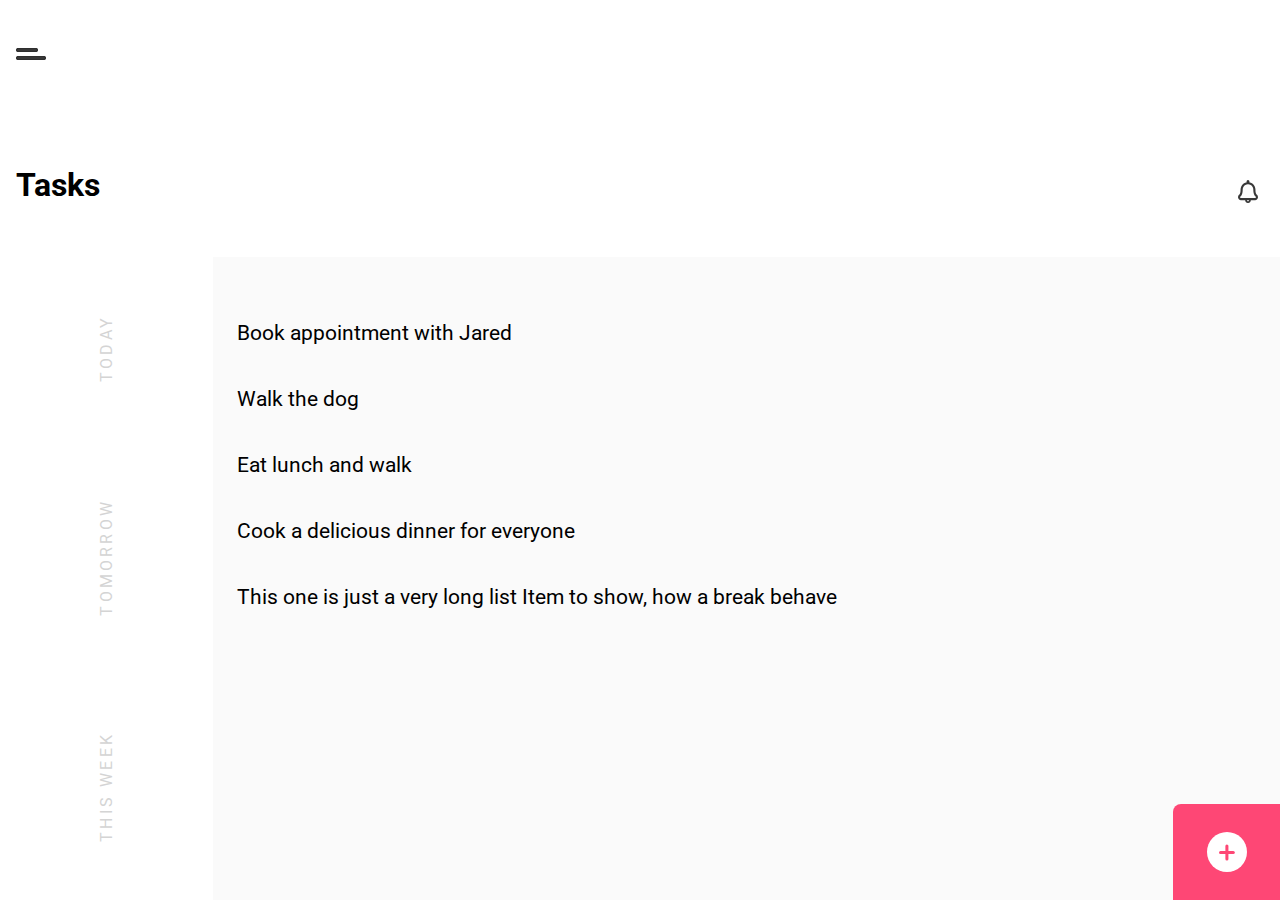
==== index.html @ 093feb7c "Add example page as a backup" ====
<!DOCTYPE html>
<html lang="en">
  <head>
    <meta charset="UTF-8" />
    <meta http-equiv="X-UA-Compatible" content="IE=edge" />
    <meta name="viewport" content="width=device-width, initial-scale=1.0" />
    <link rel="stylesheet" href="styles.css" />
    <title>Dashboard</title>
  </head>
  <body>
    <div class="container">
      <button aria-label="open menu" class="iconButton menuButton">
        <img src="./assets/menu.svg" alt="Menu Icon" />
      </button>

      <div class="header">
        <h1>Tasks</h1>
        <button aria-label="show notifications" class="iconButton">
          <img src="./assets/bell.svg" alt="Menu Icon" />
        </button>
      </div>

      <div class="dateSelector">
        <a href="#" class="taskNav__link">Today</a>
        <a href="#" class="taskNav__link">Tomorrow</a>
        <a href="#" class="taskNav__link">This Week</a>
      </div>
      <section class="taskList">
        <label class="taskItem">
          <input class="taskItem__checkbox" type="checkbox" name="tasks" /><span
            class="taskItem__labelText"
            >Book appointment with Jared</span
          >
        </label>
        <label class="taskItem">
          <input class="taskItem__checkbox" type="checkbox" name="tasks" /><span
            class="taskItem__labelText"
            >Walk the dog</span
          >
        </label>
        <label class="taskItem">
          <input class="taskItem__checkbox" type="checkbox" name="tasks" /><span
            class="taskItem__labelText"
            >Eat lunch and walk</span
          >
        </label>
        <label class="taskItem">
          <input class="taskItem__checkbox" type="checkbox" name="tasks" /><span
            class="taskItem__labelText"
            >Cook a delicious dinner for everyone</span
          >
        </label>
        <label class="taskItem">
          <input class="taskItem__checkbox" type="checkbox" name="tasks" /><span
            class="taskItem__labelText"
            >This one is just a very long list Item to show, how a break
            behave</span
          >
        </label>
      </section>
      <button class="btn-action">
        <svg
          xmlns="http://www.w3.org/2000/svg"
          width="40"
          height="40"
          viewBox="0 0 40 40"
        >
          <defs>
            <style>
              .a {
                fill: #fff;
              }
              .b {
                fill: #fe4775;
              }
            </style>
          </defs>
          <g transform="translate(-168 -762)">
            <circle
              class="a"
              cx="20"
              cy="20"
              r="20"
              transform="translate(168 762)"
            />
            <g transform="translate(-12.273 1)">
              <rect
                class="b"
                width="3.042"
                height="15.805"
                rx="1.521"
                transform="translate(198.655 773.597)"
              />
              <rect
                class="b"
                width="3.042"
                height="15.805"
                rx="1.521"
                transform="translate(192.273 783.021) rotate(-90)"
              />
            </g>
          </g>
        </svg>
      </button>
    </div>
  </body>
</html>
---- styles.css ----
@import url("https://fonts.googleapis.com/css2?family=Montserrat:wght@400&family=Roboto:wght@200;300&display=swap");
*,
*::after,
*::before {
  box-sizing: border-box;
}
:root {
  --ff-primary: "Roboto", sans-serif;
  --ff-secondary: "Montserrat", sans serif;
  --clr-primary: #fe4775;
  --clr-secondary: #161060;
  --clr-text-primary: #393939;
  --clr-text-secondary: #111;
  --clr-content-passive: #d4d4d4;
  --clr-content-passive-2: #fafafa;
  --fw-primary: 200;
  --fw-primary-bold: 300;
  --fw-primary-regular: 400;
  --fw-secondary: 500;
}

html {
  font-size: 1rem;
}

body {
  font-family: var(--ff-primary);
  margin: 0;
  height: 100vh;
}

input,
button,
select,
optgroup,
textarea {
  margin: 0;
  font-family: var(--ff-primary);
}

.container {
  display: grid;
  height: 100%;
  grid-template-columns: 1fr 5fr;
  grid-template-rows: 1fr 1fr 4fr 1fr;
}
.menuButton {
  grid-column: 1/3;
  place-self: start;
  padding-left: 1rem;
  padding-top: 3rem;
}

.header {
  display: grid;
  padding: 1em;
  grid-area: 2/1/3/3;
  grid-auto-flow: column;
  justify-content: space-between;
}

.dateSelector {
  display: grid;
  grid-area: 3/1/5/2;
  place-items: center;
}

.iconButton {
  border: none;
  background-color: transparent;
  cursor: pointer;
}
.taskNav__link {
  writing-mode: vertical-lr;
  transform: rotate(180deg);
  color: var(--clr-content-passive);
  text-decoration: none;
  text-transform: uppercase;
  letter-spacing: 0.2em;
}
.taskNav__link--active {
  writing-mode: vertical-lr;
  transform: rotate(180deg);
  color: var(--clr-primary);
  text-decoration: none;
  text-transform: uppercase;
  letter-spacing: 0.2em;
}

.taskItem {
  display: block;
  margin-bottom: 2em;
  font-size: 1.313rem;
}

.taskItem__checkbox {
  opacity: 0;
  width: 0;
  height: 0;
}

.taskItem__checkbox:checked + .taskItem__labelText {
  text-decoration: line-through 0.15rem var(--clr-primary);
}

.taskList {
  grid-area: 3/2/5/3;
  overflow: auto;
  padding-left: 1.5em;
  padding-top: 4em;
  background-color: var(--clr-content-passive-2);
}

.btn-action {
  border: none;
  position: absolute;
  bottom: 0;
  right: 0;
  display: flex;
  justify-content: center;
  align-items: center;
  background-color: var(--clr-primary);
  border-radius: 0.5rem 0 0 0;
  width: 6.688rem;
  height: 6rem;
}
.btn-action svg {
  height: 2.5rem;
  width: 2.5rem;
}
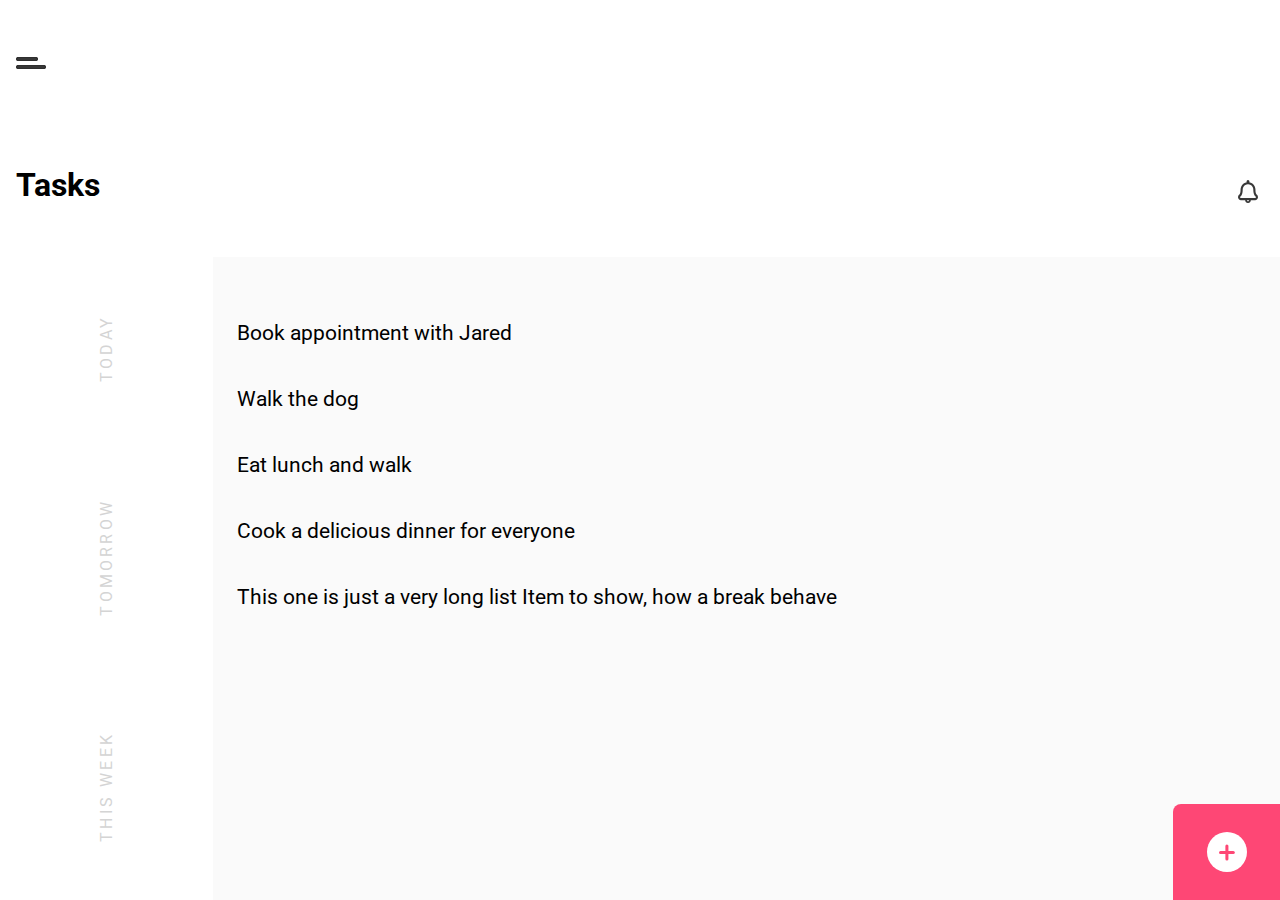
==== commit 7775b1f7: "Complete page" ====
--- a/index.html
+++ b/index.html
@@ -8,7 +8,7 @@
     <title>Dashboard</title>
   </head>
   <body>
-    <div class="container">
+    <main class="container">
       <button aria-label="open menu" class="iconButton menuButton">
         <img src="./assets/menu.svg" alt="Menu Icon" />
       </button>
@@ -20,11 +20,11 @@
         </button>
       </div>
 
-      <div class="dateSelector">
+      <section class="dateSelector">
         <a href="#" class="taskNav__link">Today</a>
         <a href="#" class="taskNav__link">Tomorrow</a>
         <a href="#" class="taskNav__link">This Week</a>
-      </div>
+      </section>
       <section class="taskList">
         <label class="taskItem">
           <input class="taskItem__checkbox" type="checkbox" name="tasks" /><span
@@ -102,6 +102,6 @@
           </g>
         </svg>
       </button>
-    </div>
+    </main>
   </body>
 </html>
--- a/styles.css
+++ b/styles.css
@@ -46,22 +46,22 @@
 }
 .menuButton {
   grid-column: 1/3;
-  place-self: start;
+  justify-self: start;
   padding-left: 1rem;
-  padding-top: 3rem;
 }
 
 .header {
   display: grid;
   padding: 1em;
-  grid-area: 2/1/3/3;
+  grid-column: 1/3;
   grid-auto-flow: column;
   justify-content: space-between;
 }
 
 .dateSelector {
   display: grid;
-  grid-area: 3/1/5/2;
+  grid-column: 1/2;
+  grid-row: span 2;
   place-items: center;
 }
 
@@ -104,7 +104,8 @@
 }
 
 .taskList {
-  grid-area: 3/2/5/3;
+  grid-column: 2/3;
+  grid-row: span 2;
   overflow: auto;
   padding-left: 1.5em;
   padding-top: 4em;
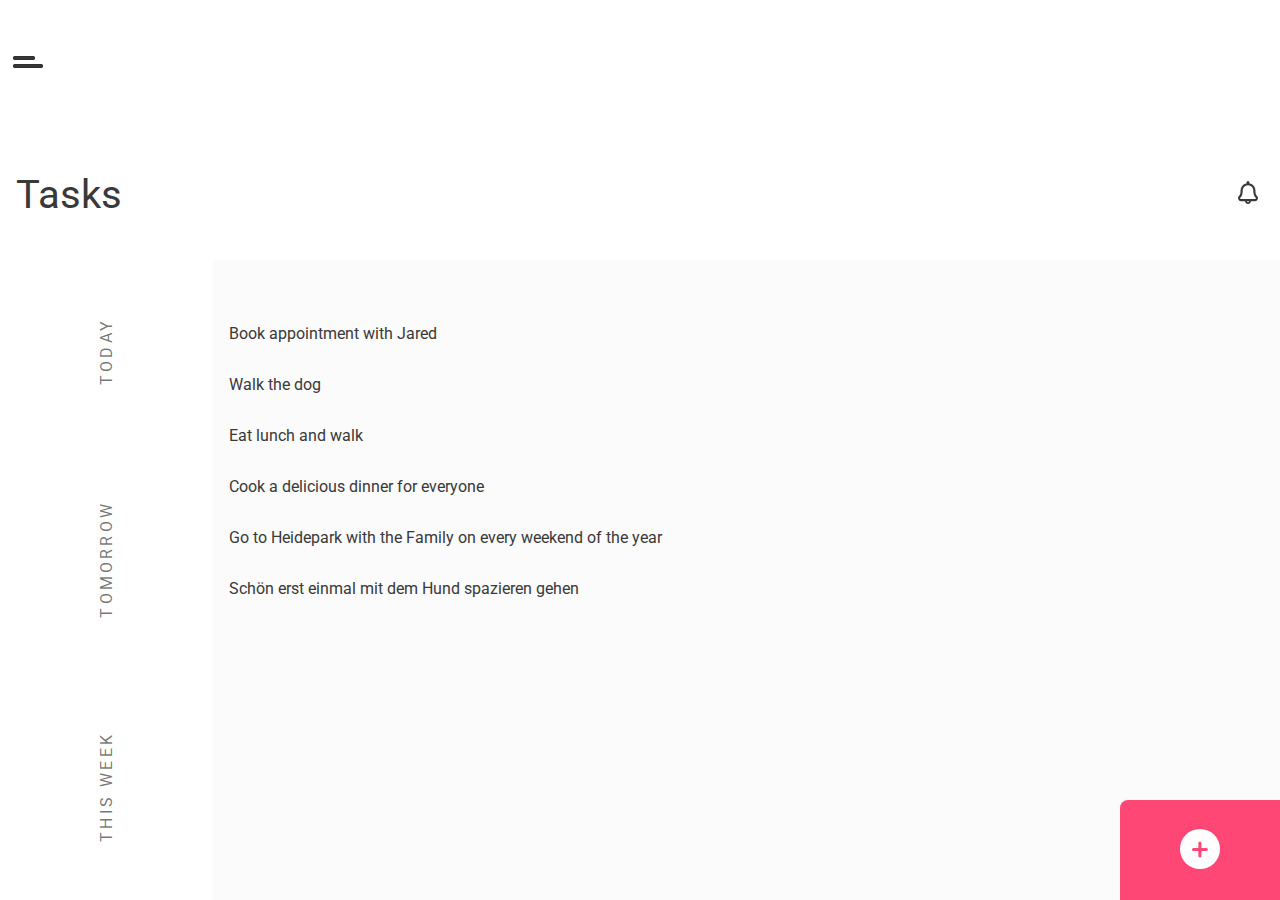
==== commit d9075be0: "Add Javascript File" ====
--- a/index.html
+++ b/index.html
@@ -12,18 +12,17 @@
       <button aria-label="open menu" class="iconButton menuButton">
         <img src="./assets/menu.svg" alt="Menu Icon" />
       </button>
-
-      <div class="header">
+      <div class="headerMenu">
         <h1>Tasks</h1>
         <button aria-label="show notifications" class="iconButton">
-          <img src="./assets/bell.svg" alt="Menu Icon" />
+          <img src="./assets/bell.svg" alt="Notification Bell" />
         </button>
       </div>
 
       <section class="dateSelector">
-        <a href="#" class="taskNav__link">Today</a>
-        <a href="#" class="taskNav__link">Tomorrow</a>
-        <a href="#" class="taskNav__link">This Week</a>
+        <a href="#" class="taskNavLink">Today</a>
+        <a href="#" class="taskNavLink">Tomorrow</a>
+        <a href="#" class="taskNavLink">This Week</a>
       </section>
       <section class="taskList">
         <label class="taskItem">
@@ -53,55 +52,14 @@
         <label class="taskItem">
           <input class="taskItem__checkbox" type="checkbox" name="tasks" /><span
             class="taskItem__labelText"
-            >This one is just a very long list Item to show, how a break
-            behave</span
+            >Go to Heidepark with the Family on every weekend of the year</span
           >
         </label>
       </section>
-      <button class="btn-action">
-        <svg
-          xmlns="http://www.w3.org/2000/svg"
-          width="40"
-          height="40"
-          viewBox="0 0 40 40"
-        >
-          <defs>
-            <style>
-              .a {
-                fill: #fff;
-              }
-              .b {
-                fill: #fe4775;
-              }
-            </style>
-          </defs>
-          <g transform="translate(-168 -762)">
-            <circle
-              class="a"
-              cx="20"
-              cy="20"
-              r="20"
-              transform="translate(168 762)"
-            />
-            <g transform="translate(-12.273 1)">
-              <rect
-                class="b"
-                width="3.042"
-                height="15.805"
-                rx="1.521"
-                transform="translate(198.655 773.597)"
-              />
-              <rect
-                class="b"
-                width="3.042"
-                height="15.805"
-                rx="1.521"
-                transform="translate(192.273 783.021) rotate(-90)"
-              />
-            </g>
-          </g>
-        </svg>
+      <button aria-label="Add new task" class="actionButton">
+        <img src="src/assets/plus.svg" alt="Plus Symbol" />
       </button>
     </main>
+    <script src="index.js" defer="true"></script>
   </body>
 </html>
--- a/styles.css
+++ b/styles.css
@@ -1,29 +1,26 @@
-@import url("https://fonts.googleapis.com/css2?family=Montserrat:wght@400&family=Roboto:wght@200;300&display=swap");
+@import url("https://fonts.googleapis.com/css2?family=Montserrat:wght@600&family=Roboto:wght@400&display=swap");
+
 *,
 *::after,
 *::before {
   box-sizing: border-box;
 }
+
 :root {
   --ff-primary: "Roboto", sans-serif;
-  --ff-secondary: "Montserrat", sans serif;
+  --ff-secondary: "Montserrat", sans-serif;
   --clr-primary: #fe4775;
   --clr-secondary: #161060;
   --clr-text-primary: #393939;
   --clr-text-secondary: #111;
-  --clr-content-passive: #d4d4d4;
-  --clr-content-passive-2: #fafafa;
-  --fw-primary: 200;
-  --fw-primary-bold: 300;
-  --fw-primary-regular: 400;
-  --fw-secondary: 500;
-}
-
-html {
-  font-size: 1rem;
+  --clr-text-passive: hsla(0, 0%, 0%, 0.55);
+  --clr-content-passive: #fbfbfb;
+  --fw-primary: 400;
+  --fw-secondary: 600;
 }
 
 body {
+  color: var(--clr-text-primary);
   font-family: var(--ff-primary);
   margin: 0;
   height: 100vh;
@@ -38,19 +35,33 @@
   font-family: var(--ff-primary);
 }
 
+h1,
+h2,
+h3,
+h5,
+h6 {
+  font-weight: var(--fw-primary);
+}
+
+h1 {
+  font-size: 2.5rem;
+}
+
 .container {
   display: grid;
   height: 100%;
   grid-template-columns: 1fr 5fr;
   grid-template-rows: 1fr 1fr 4fr 1fr;
 }
+
 .menuButton {
+  padding: 1em;
   grid-column: 1/3;
   justify-self: start;
-  padding-left: 1rem;
-}
-
-.header {
+  align-self: center;
+}
+
+.headerMenu {
   display: grid;
   padding: 1em;
   grid-column: 1/3;
@@ -70,27 +81,32 @@
   background-color: transparent;
   cursor: pointer;
 }
-.taskNav__link {
+
+.taskNavLink {
+  color: var(--clr-text-passive);
   writing-mode: vertical-lr;
   transform: rotate(180deg);
-  color: var(--clr-content-passive);
   text-decoration: none;
   text-transform: uppercase;
   letter-spacing: 0.2em;
 }
-.taskNav__link--active {
-  writing-mode: vertical-lr;
-  transform: rotate(180deg);
+
+.taskNavLink--active {
   color: var(--clr-primary);
-  text-decoration: none;
-  text-transform: uppercase;
-  letter-spacing: 0.2em;
+}
+
+.taskList {
+  grid-column: 2/3;
+  grid-row: span 2;
+  overflow: auto;
+  padding-left: 1em;
+  padding-top: 4em;
+  background-color: var(--clr-content-passive);
 }
 
 .taskItem {
   display: block;
   margin-bottom: 2em;
-  font-size: 1.313rem;
 }
 
 .taskItem__checkbox {
@@ -100,32 +116,91 @@
 }
 
 .taskItem__checkbox:checked + .taskItem__labelText {
-  text-decoration: line-through 0.15rem var(--clr-primary);
-}
-
-.taskList {
-  grid-column: 2/3;
-  grid-row: span 2;
-  overflow: auto;
-  padding-left: 1.5em;
-  padding-top: 4em;
-  background-color: var(--clr-content-passive-2);
-}
-
-.btn-action {
-  border: none;
+  text-decoration: line-through 0.14em var(--clr-primary);
+}
+
+.actionButton {
+  width: 10rem;
+  height: 100px;
+  background-color: var(--clr-primary);
+  border: none;
+  border-top-left-radius: 8px;
   position: absolute;
   bottom: 0;
   right: 0;
+}
+
+.addTask__container {
+  height: 100vh;
+  display: grid;
+  grid-template-rows: 1fr 2.3fr;
+}
+
+.addTask__headline {
+  align-self: center;
+  padding-left: 1.5rem;
+}
+
+.addTaskForm {
   display: flex;
-  justify-content: center;
-  align-items: center;
+  flex-direction: column;
+  justify-content: space-between;
+}
+
+.addTaskForm__userInput {
+  margin-left: 1.5em;
+}
+
+.addTaskForm__description {
+  display: block;
+  text-transform: uppercase;
+  letter-spacing: 0.2em;
+  padding: 0;
+}
+
+.addTaskForm__textInput {
+  font-size: 2.5rem;
+  padding: 0.5em 0.3em 0.5em 0.1em;
+  width: 100%;
+  border: none;
+  border-bottom: 0.1em solid var(--clr-text-passive);
+}
+
+.addTaskForm__textInput::placeholder {
+  color: var(--clr-text-passive);
+}
+
+.addTaskForm__fieldset {
+  border: none;
+  padding: 0;
+  margin: 3em 0 0 0;
+}
+
+.addTaskForm__radioGroup {
+  border: none;
+  background-color: var(--clr-content-passive);
+  margin-top: 1em;
+  padding: 2em 1em;
+  display: flex;
+  flex-direction: row;
+  justify-content: space-around;
+}
+
+.addTaskForm__radio {
+  width: 0;
+  height: 0;
+  opacity: 0;
+}
+
+.addTaskForm__radio:checked + .addTaskForm__radioLabel {
+  color: var(--clr-primary);
+}
+
+.addTaskForm__submit {
+  font-size: 1.2rem;
+  border: none;
+  width: 100%;
+  padding: 2rem;
   background-color: var(--clr-primary);
-  border-radius: 0.5rem 0 0 0;
-  width: 6.688rem;
-  height: 6rem;
-}
-.btn-action svg {
-  height: 2.5rem;
-  width: 2.5rem;
-}
+  color: #fff;
+}
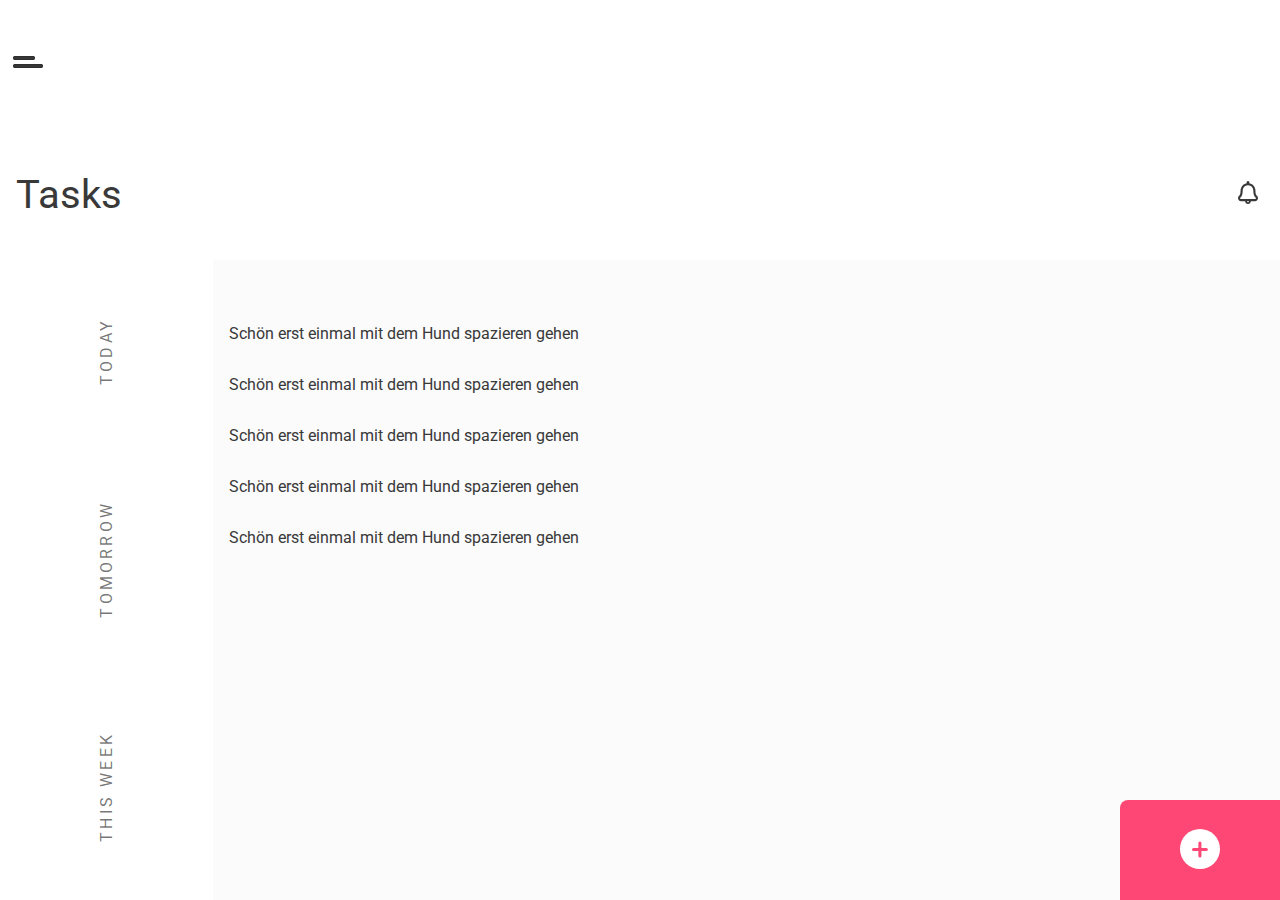
==== commit 8d296122: "Add TypeModule to index and new html" ====
--- a/index.html
+++ b/index.html
@@ -24,42 +24,11 @@
         <a href="#" class="taskNavLink">Tomorrow</a>
         <a href="#" class="taskNavLink">This Week</a>
       </section>
-      <section class="taskList">
-        <label class="taskItem">
-          <input class="taskItem__checkbox" type="checkbox" name="tasks" /><span
-            class="taskItem__labelText"
-            >Book appointment with Jared</span
-          >
-        </label>
-        <label class="taskItem">
-          <input class="taskItem__checkbox" type="checkbox" name="tasks" /><span
-            class="taskItem__labelText"
-            >Walk the dog</span
-          >
-        </label>
-        <label class="taskItem">
-          <input class="taskItem__checkbox" type="checkbox" name="tasks" /><span
-            class="taskItem__labelText"
-            >Eat lunch and walk</span
-          >
-        </label>
-        <label class="taskItem">
-          <input class="taskItem__checkbox" type="checkbox" name="tasks" /><span
-            class="taskItem__labelText"
-            >Cook a delicious dinner for everyone</span
-          >
-        </label>
-        <label class="taskItem">
-          <input class="taskItem__checkbox" type="checkbox" name="tasks" /><span
-            class="taskItem__labelText"
-            >Go to Heidepark with the Family on every weekend of the year</span
-          >
-        </label>
-      </section>
+      <section class="taskList"></section>
       <button aria-label="Add new task" class="actionButton">
         <img src="src/assets/plus.svg" alt="Plus Symbol" />
       </button>
     </main>
-    <script src="index.js" defer="true"></script>
+    <script type="module" src="index.js" defer="true"></script>
   </body>
 </html>
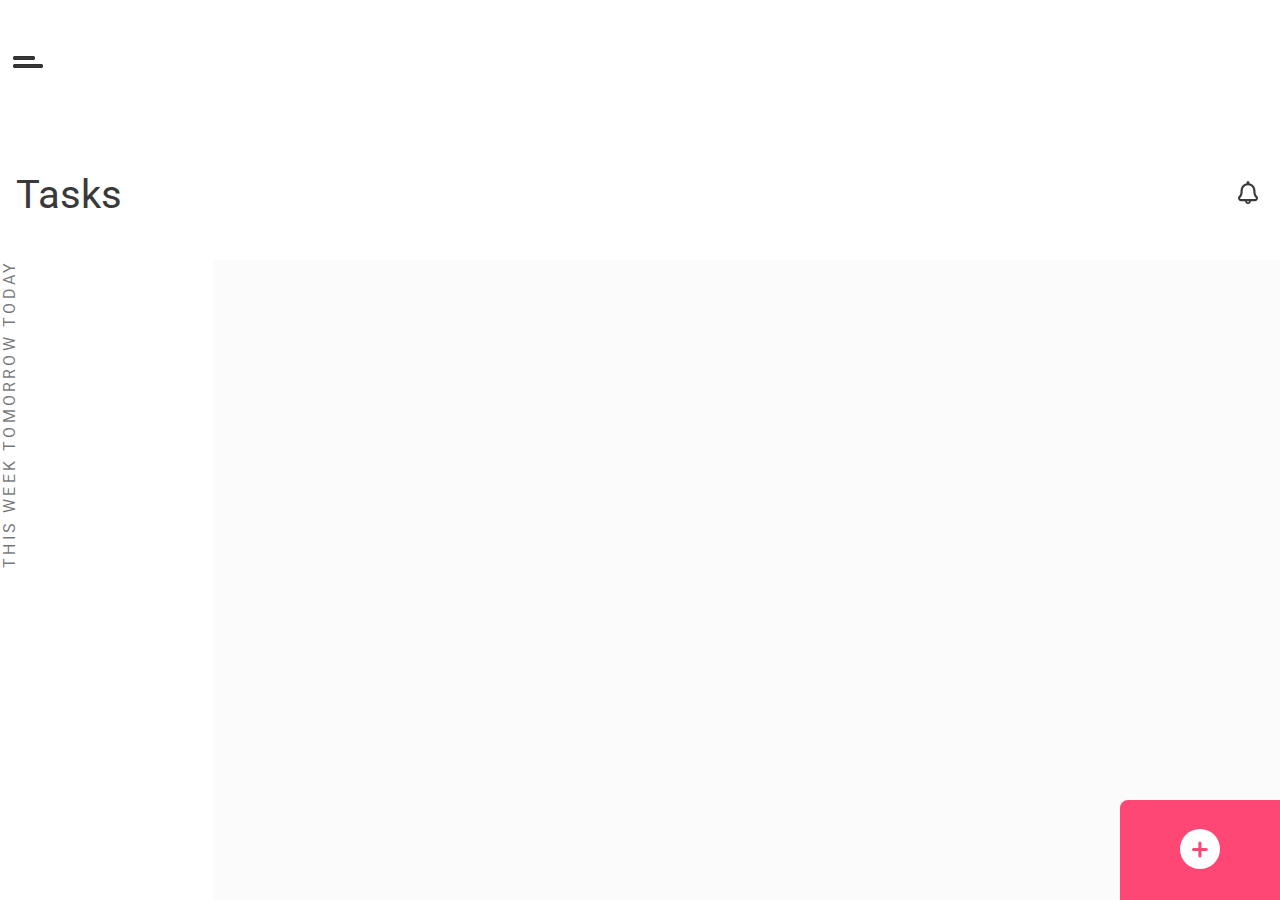
==== commit c4b9db56: "Add new Navelements" ====
--- a/index.html
+++ b/index.html
@@ -18,16 +18,27 @@
           <img src="./assets/bell.svg" alt="Notification Bell" />
         </button>
       </div>
-
-      <section class="dateSelector">
-        <a href="#" class="taskNavLink">Today</a>
-        <a href="#" class="taskNavLink">Tomorrow</a>
-        <a href="#" class="taskNavLink">This Week</a>
-      </section>
+      <div class="dateselector">
+      <label class="dateSelect">
+        <input class="dateselect__input" type="radio" value="today" /><span
+          class="dateselect__span"
+          >This Week</span
+        >
+        <label class="dateSelect">
+          <input class="dateselect__input" type="radio" value="today" /><span
+            class="dateselect__span"
+            >Tomorrow</span
+          >
+          <label class="dateSelect">
+            <input class="dateselect__input" type="radio" value="today" /><span
+              class="dateselect__span"
+              >Today</span
+            ></div>
       <section class="taskList"></section>
-      <button aria-label="Add new task" class="actionButton">
-        <img src="src/assets/plus.svg" alt="Plus Symbol" />
-      </button>
+      <a href="new.html">
+        <button aria-label="Add new task" class="actionButton">
+          <img src="src/assets/plus.svg" alt="Plus Symbol" /></button
+      ></a>
     </main>
     <script type="module" src="index.js" defer="true"></script>
   </body>
--- a/styles.css
+++ b/styles.css
@@ -204,3 +204,23 @@
   background-color: var(--clr-primary);
   color: #fff;
 }
+.dateSelect {
+  color: var(--clr-text-passive);
+  writing-mode: vertical-lr;
+  transform: rotate(180deg);
+  text-decoration: none;
+  text-transform: uppercase;
+  letter-spacing: 0.2em;
+}
+.dateSelect--active {
+  color: var(--clr-primary);
+}
+.dateselect__input {
+  width: 0;
+  height: 0;
+  opacity: 0;
+}
+
+.dateselect__input:checked + .dateselect__span {
+  color: var(--clr-primary);
+}
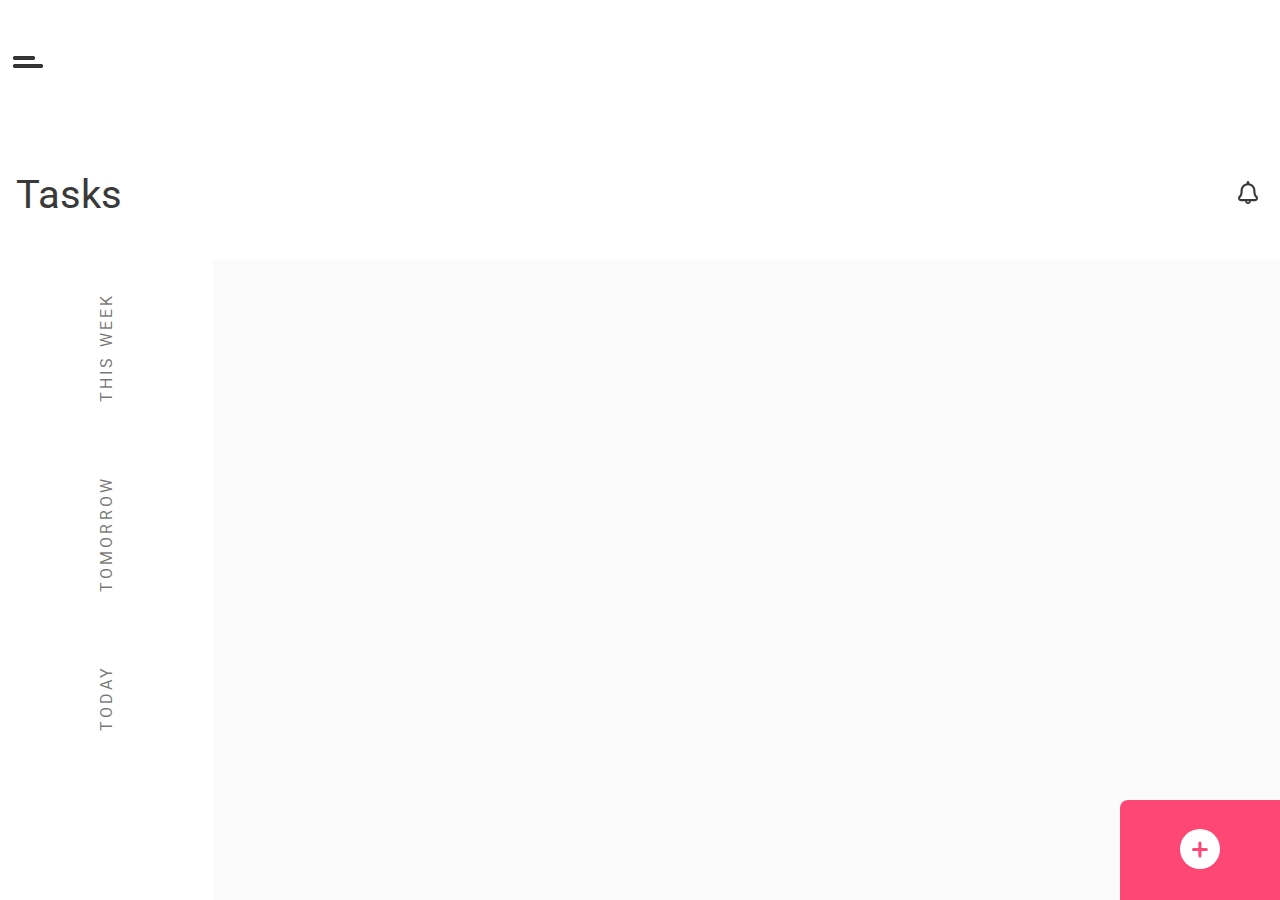
==== commit ec0ca43a: "Add filterfunction and fix queryselector" ====
--- a/index.html
+++ b/index.html
@@ -19,21 +19,34 @@
         </button>
       </div>
       <div class="dateselector">
-      <label class="dateSelect">
-        <input class="dateselect__input" type="radio" value="today" /><span
-          class="dateselect__span"
-          >This Week</span
-        >
-        <label class="dateSelect">
-          <input class="dateselect__input" type="radio" value="today" /><span
-            class="dateselect__span"
-            >Tomorrow</span
-          >
-          <label class="dateSelect">
-            <input class="dateselect__input" type="radio" value="today" /><span
-              class="dateselect__span"
-              >Today</span
-            ></div>
+        <label>
+          <input
+            class="dateselect__input"
+            type="radio"
+            name="when"
+            value="today"
+          />
+          <span class="dateselect__span">Today</span>
+        </label>
+        <label>
+          <input
+            class="dateselect__input"
+            type="radio"
+            name="when"
+            value="tomorrow"
+          />
+          <span class="dateselect__span">Tomorrow</span>
+        </label>
+        <label>
+          <input
+            class="dateselect__input"
+            type="radio"
+            name="when"
+            value="thisweek"
+          />
+          <span class="dateselect__span">This Week</span>
+        </label>
+      </div>
       <section class="taskList"></section>
       <a href="new.html">
         <button aria-label="Add new task" class="actionButton">
--- a/styles.css
+++ b/styles.css
@@ -187,9 +187,7 @@
 }
 
 .addTaskForm__radio {
-  width: 0;
-  height: 0;
-  opacity: 0;
+  display: none;
 }
 
 .addTaskForm__radio:checked + .addTaskForm__radioLabel {
@@ -204,13 +202,16 @@
   background-color: var(--clr-primary);
   color: #fff;
 }
-.dateSelect {
+.dateselector {
   color: var(--clr-text-passive);
   writing-mode: vertical-lr;
   transform: rotate(180deg);
   text-decoration: none;
   text-transform: uppercase;
   letter-spacing: 0.2em;
+  display: flex;
+  justify-content: space-around;
+  justify-self: center;
 }
 .dateSelect--active {
   color: var(--clr-primary);
